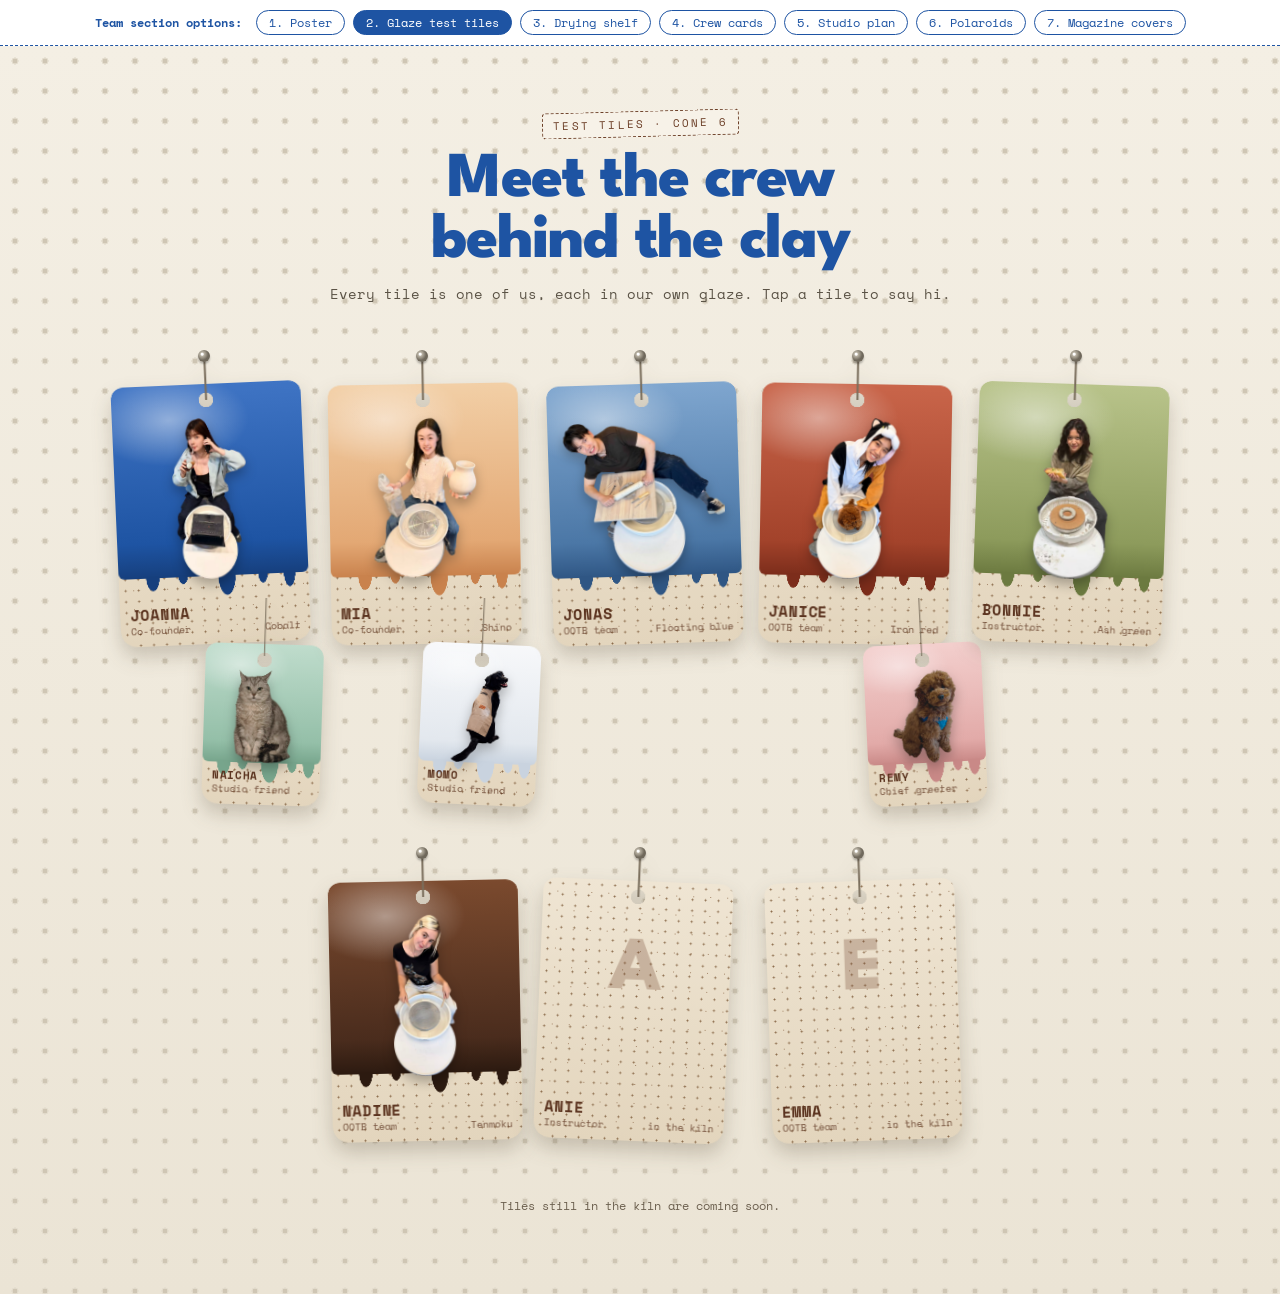
==== v2-tiles.html @ c95ded03 "Team section design options" ====
<!doctype html>
<html lang="en">
<head>
<meta charset="utf-8">
<meta name="viewport" content="width=device-width, initial-scale=1">
<title>Meet the Team, Option 2: Glaze test tiles | OOTB Pottery</title>
<meta name="robots" content="noindex, nofollow">
<link rel="preconnect" href="https://fonts.googleapis.com">
<link href="https://fonts.googleapis.com/css2?family=League+Spartan:wght@500;800&family=Space+Mono:wght@400;700&display=swap" rel="stylesheet">
<link rel="stylesheet" href="shared.css">
<style>
body{margin:0;background:#fff;color:#121212;font-family:"Space Mono",ui-monospace,monospace}

/* ===== Section: studio pegboard wall with glaze test tiles ===== */
.tiles-sec{--blue:#1E54A3;padding:64px 16px 80px;
  background:
    radial-gradient(circle,#cfc6b4 0 2.2px,#e3dccd 2.6px 3.4px,transparent 3.8px) 0 0/30px 30px,
    linear-gradient(180deg,#f4efe4,#ebe4d5);
  overflow:hidden}
.tiles-head{text-align:center;max-width:640px;margin:0 auto 46px}
.tiles-head .kicker{display:inline-block;font-size:11px;letter-spacing:.2em;text-transform:uppercase;color:#6b3e26;border:1.5px dashed #6b3e26;border-radius:4px;padding:4px 10px;transform:rotate(-1.5deg);background:#f7f2e8}
.tiles-head h2{margin:14px 0 10px;font-family:"League Spartan",sans-serif;font-weight:800;font-size:clamp(34px,7vw,64px);line-height:.95;letter-spacing:-.02em;color:var(--blue)}
.tiles-head p{margin:0;font-size:14px;color:#5b5346}

.tiles{list-style:none;margin:0 auto;padding:0;max-width:1120px;display:flex;flex-wrap:wrap;justify-content:center;gap:54px 28px}
.tiles li{position:relative;padding-top:34px;width:190px}
/* nail + string */
.tiles li::before{content:"";position:absolute;left:50%;top:0;width:12px;height:12px;margin-left:-6px;border-radius:50%;
  background:radial-gradient(circle at 35% 35%,#fff 0 1px,#b9b2a3 2px,#6f685b 6px);box-shadow:0 2px 2px rgba(0,0,0,.25);z-index:2}
.tile{all:unset;box-sizing:border-box;position:relative;display:block;width:100%;aspect-ratio:3/4.1;cursor:pointer;
  transform-origin:50% -28px;transform:rotate(var(--tilt));transition:transform .35s cubic-bezier(.3,1.6,.5,1),filter .3s;
  filter:drop-shadow(0 10px 10px rgba(60,45,25,.22))}
.tile::before{content:"";position:absolute;left:50%;top:-28px;width:1.5px;height:44px;background:#7a6e5c;transform:translateX(-50%);z-index:1}
.tile .body{position:absolute;inset:0;border-radius:12px 12px 16px 16px;overflow:hidden;
  /* raw speckled stoneware */
  background:
    radial-gradient(circle,#8b6b4a 0 .8px,transparent 1.2px) 0 0/13px 11px,
    radial-gradient(circle,#a5876a 0 .6px,transparent 1px) 6px 4px/17px 19px,
    linear-gradient(#efe5d3,#e3d5bd);
  -webkit-mask:radial-gradient(circle at 50% 16px,transparent 7px,#000 7.5px);mask:radial-gradient(circle at 50% 16px,transparent 7px,#000 7.5px)}
/* the glaze: pools darker at the bottom, glossy highlight up top, drips over the raw clay */
.tile .glaze{position:absolute;left:0;right:0;top:0;height:74%;
  background:
    radial-gradient(70% 40% at 30% 18%,rgba(255,255,255,.45),transparent 60%),
    linear-gradient(180deg,var(--g1),var(--g2) 82%,var(--g3));
  border-radius:0 0 6px 6px}
.tile .glaze::after{content:"";position:absolute;left:0;right:0;top:calc(100% - 2px);height:26px;
  background:
    radial-gradient(7px 15px at 18% 0,var(--g3) 96%,transparent),
    radial-gradient(5px 9px at 34% 0,var(--g3) 96%,transparent),
    radial-gradient(9px 22px at 57% 0,var(--g3) 96%,transparent),
    radial-gradient(5px 11px at 76% 0,var(--g3) 96%,transparent),
    radial-gradient(6px 16px at 90% 0,var(--g3) 96%,transparent)}
.tile img{position:absolute;left:8%;right:8%;top:13%;width:84%;height:62%;object-fit:contain;
  filter:drop-shadow(0 6px 6px rgba(0,0,0,.28));transition:transform .35s}
.tile .ini{position:absolute;left:0;right:0;top:20%;text-align:center;font:800 76px/1 "League Spartan",sans-serif;color:rgba(107,62,38,.28)}
/* written in underglaze pencil on the raw clay */
.tile .label{position:absolute;left:10px;right:10px;bottom:9px;color:#5a321e;line-height:1.15}
.tile .label b{display:block;font:700 15px "Space Mono",monospace;letter-spacing:.06em;text-transform:uppercase}
.tile .label small{display:flex;justify-content:space-between;font-size:10px;opacity:.8}
.tile:hover,.tile:focus-visible{animation:swing .9s ease-out;filter:drop-shadow(0 18px 16px rgba(30,84,163,.28))}
.tile:hover img,.tile:focus-visible img{transform:scale(1.06) translateY(-3px)}
.tile:focus-visible .body{outline:3px solid var(--blue);outline-offset:3px}
@keyframes swing{0%{transform:rotate(var(--tilt))}25%{transform:rotate(calc(var(--tilt) + 5deg))}50%{transform:rotate(calc(var(--tilt) - 3deg))}75%{transform:rotate(calc(var(--tilt) + 1.5deg))}100%{transform:rotate(var(--tilt))}}
/* not glazed yet: bisque tile */
.tile.bisque .glaze{display:none}
/* pet tile, hanging off the bottom of its person's tile */
.tiles li.has-pet{margin-bottom:150px}
.tile.mini{position:absolute;right:-26px;top:calc(34px + 100% * 0);width:62%;margin-top:0}
.tiles li.has-pet .tile.mini{top:auto;bottom:-162px}
.tile.mini::before{top:-46px;height:58px}
.tile.mini .label b{font-size:11px}.tile.mini .label small span:last-child{display:none}
.tile.mini img{top:16%;height:58%}
.tiles-foot{text-align:center;margin:56px 0 0;font-size:12px;color:#6b5f4e}
@media (max-width:520px){.tiles{gap:44px 18px}.tiles li{width:calc(50% - 9px)}.tile.mini{right:8%;width:70%}.tiles li.has-pet .tile.mini{bottom:-150px}.tiles li.has-pet{margin-bottom:140px}.tile .label small span:last-child{display:none}.tiles-head{margin-bottom:30px}.tile .label b{font-size:13px}}
</style>
</head>
<body>

<section class="tiles-sec" aria-label="Meet the OOTB team">
  <header class="tiles-head">
    <span class="kicker">Test tiles · cone 6</span>
    <h2>Meet the crew<br>behind the clay</h2>
    <p>Every tile is one of us, each in our own glaze. Tap a tile to say hi.</p>
  </header>
  <ul class="tiles" id="tiles"></ul>
  <p class="tiles-foot">Tiles still in the kiln are coming soon.</p>
</section>

<script src="team.js"></script>
<script>
versionNav('v2-tiles.html');
/* glaze name, top colour, pooled colour, drip edge */
const GLAZES = [
  ["Cobalt", "#3f74c4", "#1E54A3", "#163f7d"],
  ["Celadon", "#bfdccc", "#94bfa8", "#77a58c"],
  ["Shino", "#f2cfa6", "#e3a874", "#c9824d"],
  ["Chun white", "#f7f8fa", "#e3e8ee", "#c9d3df"],
  ["Floating blue", "#7fa6cf", "#4b77a6", "#2f5684"],
  ["Iron red", "#c9654a", "#a3432b", "#7c2d1b"],
  ["Satin pink", "#f3cfcd", "#e2aaa8", "#c98987"],
  ["Ash green", "#b8c38a", "#8d9b5c", "#6c7a40"],
  ["Tenmoku", "#7b4a2e", "#4a2c1d", "#2c1a10"],
  ["Honey", "#ecbf66", "#d69a3c", "#b07726"],
  ["Oatmeal", "#efe6d4", "#d9ccb4", "#bcae92"],
];
const tilt = i => [-2.5, 1.8, -1, 2.6, -1.8, 1, -2.8, 2, -1.2, 2.4, -2][i % 11] + 'deg';
const glazeOf = i => GLAZES[i % GLAZES.length];
const open = teamPopup({
  photoBg: (m, i) => m.hd ? `radial-gradient(70% 50% at 30% 20%,rgba(255,255,255,.45),transparent 60%),linear-gradient(180deg,${glazeOf(i)[1]},${glazeOf(i)[2]} 80%,${glazeOf(i)[3]})` : '#e3d5bd',
});
const ul = document.getElementById('tiles');
const tile = (m, cls = '') => {
  const i = idx(m), [gname, g1, g2, g3] = glazeOf(i);
  const b = document.createElement('button');
  b.className = `tile${m.hd ? '' : ' bisque'}${cls}`; b.type = 'button'; b.setAttribute('aria-label', `Meet ${m.name}, ${m.role}`);
  b.style.cssText = `--tilt:${tilt(i)};--g1:${g1};--g2:${g2};--g3:${g3}`;
  b.innerHTML = `<span class="body"><span class="glaze"></span>
      ${m.hd ? `<img src="${photo(m)}" alt="" loading="lazy">` : `<span class="ini">${m.name[0]}</span>`}
      <span class="label"><b>${m.name}</b><small><span>${m.role}</span><span>${m.hd ? gname : 'in the kiln'}</span></small></span></span>`;
  b.onclick = e => { e.stopPropagation(); open(i, b); };
  return b;
};
/* each person's tile, with their pet on a little tile hanging underneath */
people().forEach(m => {
  const li = document.createElement('li');
  li.appendChild(tile(m));
  petsOf(m).forEach(p => { li.classList.add('has-pet'); li.appendChild(tile(p, ' mini')); });
  ul.appendChild(li);
});
</script>
</body>
</html>
---- shared.css ----
/* Shared by v2, v3, v4: version switcher and the popup */
.vnav{display:flex;flex-wrap:wrap;gap:6px 8px;align-items:center;justify-content:center;padding:10px 16px;background:#fff;border-bottom:1px dashed #1E54A3;
  font:12px "Space Mono",ui-monospace,monospace;color:#1E54A3;position:relative;z-index:5}
.vnav b{margin-right:6px}
.vnav a{color:#1E54A3;text-decoration:none;border:1.5px solid #1E54A3;border-radius:20px;padding:3px 12px}
.vnav a[aria-current],.vnav a:hover{background:#1E54A3;color:#fff}

.tm-pop{--blue:#1E54A3;position:fixed;inset:0;z-index:50;display:none;place-items:center;padding:16px;background:rgba(18,18,18,.55);font-family:"Space Mono",ui-monospace,monospace;color:#121212}
.tm-pop.open{display:grid;animation:tm-fade .2s}
.tm-card{position:relative;width:min(960px,100%);max-height:calc(100vh - 32px);overflow:auto;background:#fff;border-radius:22px;
  display:grid;grid-template-columns:1fr 1fr;box-shadow:0 30px 80px rgba(0,0,0,.35);animation:tm-rise .25s}
.tm-card .photo{position:relative;min-height:440px;display:grid;place-items:center;overflow:hidden;background-size:cover!important;background-position:center!important}
.tm-card .photo img{position:absolute;inset:7%;width:86%;height:86%;object-fit:contain;filter:drop-shadow(0 10px 14px rgba(18,18,18,.25))}
.tm-card .photo .ini{font-family:"League Spartan",sans-serif;font-weight:800;font-size:120px;color:#fff;text-shadow:0 4px 0 rgba(0,0,0,.12)}
.tm-card .body{padding:36px 34px;display:flex;flex-direction:column}
.tm-card .role{font-size:12px;text-transform:uppercase;letter-spacing:.12em;color:var(--blue);margin:0 0 4px}
.tm-card h3{margin:0 0 14px;font-family:"League Spartan",sans-serif;font-weight:800;font-size:42px;letter-spacing:-.01em}
.tm-card .tags{display:flex;flex-wrap:wrap;gap:8px;margin:0 0 18px;padding:0;list-style:none}
.tm-card .tags li{font-size:12px;border:1.5px solid var(--blue);color:var(--blue);border-radius:20px;padding:3px 10px}
.tm-card .bio{margin:0;font-size:15px;line-height:1.7}
.tm-card .nav{margin-top:auto;padding-top:24px;display:flex;justify-content:space-between;gap:10px}
.tm-card .nav button,.tm-card .x{font:inherit;cursor:pointer;border:1.5px solid var(--blue);color:var(--blue);background:#fff;border-radius:30px;padding:8px 16px}
.tm-card .nav button:hover{background:var(--blue);color:#fff}
.tm-card .x{position:absolute;top:12px;right:12px;width:40px;height:40px;padding:0;font-size:20px;line-height:1;z-index:1}
@keyframes tm-fade{from{opacity:0}}
@keyframes tm-rise{from{transform:translateY(20px);opacity:0}}
@media (max-width:760px){
  .tm-card{grid-template-columns:1fr}
  .tm-card .photo{min-height:0;height:320px}
  .tm-card .body{padding:24px 20px}
  .tm-card h3{font-size:32px}
}
@media (prefers-reduced-motion:reduce){*{animation:none!important;transition:none!important}}
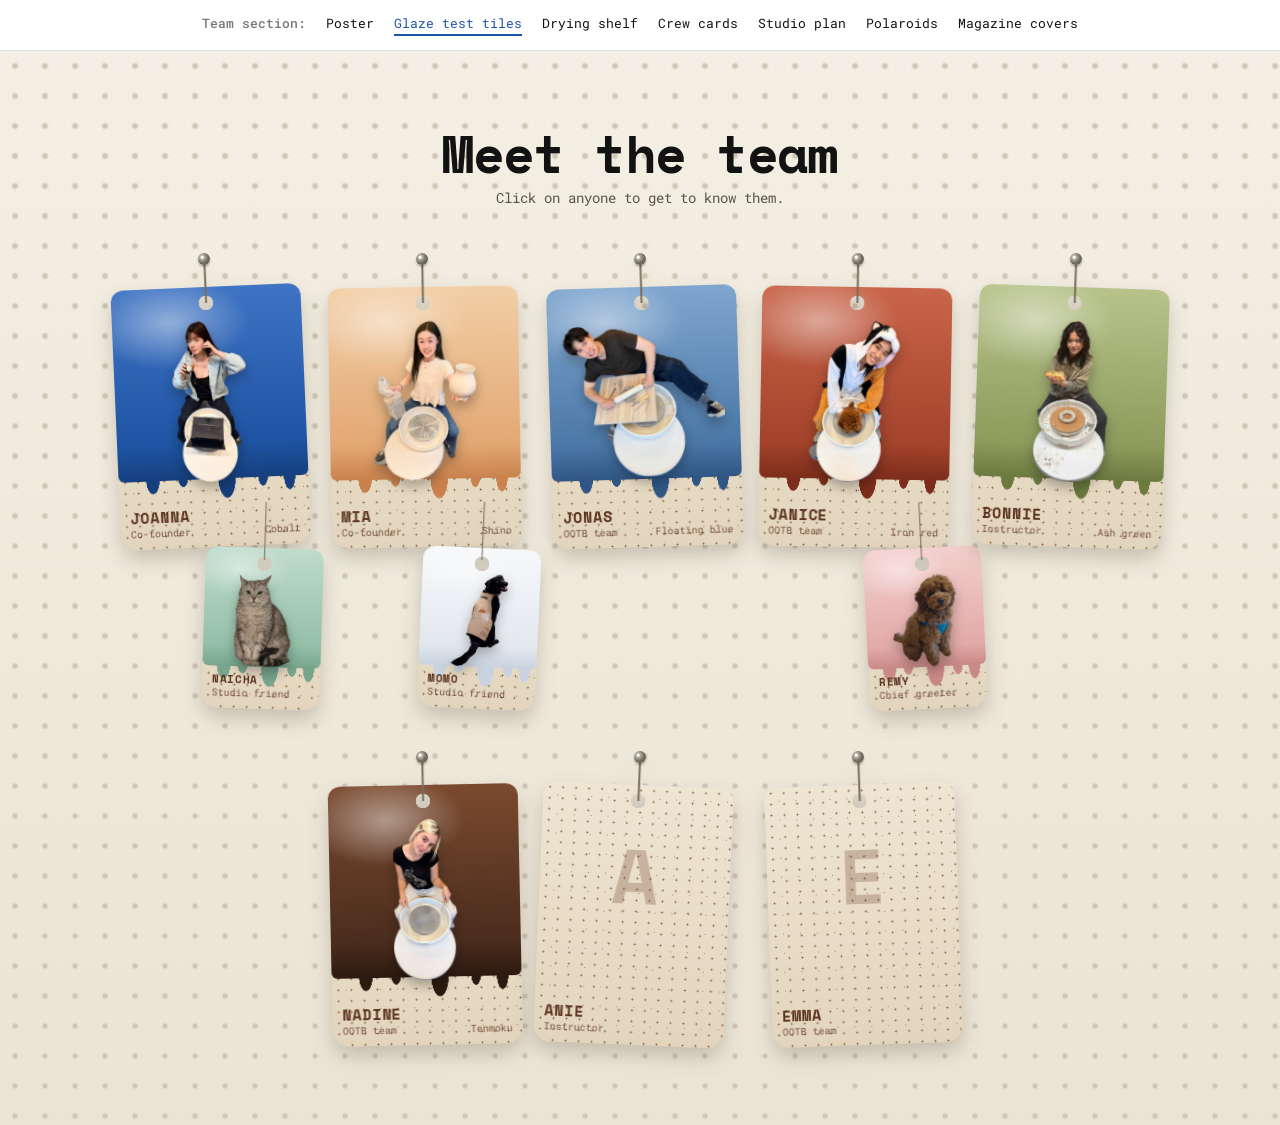
==== commit bead5d33: "Match OOTB fonts and copy" ====
--- a/v2-tiles.html
+++ b/v2-tiles.html
@@ -6,10 +6,10 @@
 <title>Meet the Team, Option 2: Glaze test tiles | OOTB Pottery</title>
 <meta name="robots" content="noindex, nofollow">
 <link rel="preconnect" href="https://fonts.googleapis.com">
-<link href="https://fonts.googleapis.com/css2?family=League+Spartan:wght@500;800&family=Space+Mono:wght@400;700&display=swap" rel="stylesheet">
+<link href="https://fonts.googleapis.com/css2?family=League+Spartan:wght@500;800&family=Space+Mono:wght@400;700&family=Roboto+Mono:wght@400;500&display=swap" rel="stylesheet">
 <link rel="stylesheet" href="shared.css">
 <style>
-body{margin:0;background:#fff;color:#121212;font-family:"Space Mono",ui-monospace,monospace}
+body{margin:0;background:#fff;color:#121212;font-family:"Roboto Mono",ui-monospace,monospace}
 
 /* ===== Section: studio pegboard wall with glaze test tiles ===== */
 .tiles-sec{--blue:#1E54A3;padding:64px 16px 80px;
@@ -19,7 +19,7 @@
   overflow:hidden}
 .tiles-head{text-align:center;max-width:640px;margin:0 auto 46px}
 .tiles-head .kicker{display:inline-block;font-size:11px;letter-spacing:.2em;text-transform:uppercase;color:#6b3e26;border:1.5px dashed #6b3e26;border-radius:4px;padding:4px 10px;transform:rotate(-1.5deg);background:#f7f2e8}
-.tiles-head h2{margin:14px 0 10px;font-family:"League Spartan",sans-serif;font-weight:800;font-size:clamp(34px,7vw,64px);line-height:.95;letter-spacing:-.02em;color:var(--blue)}
+.tiles-head h2{margin:14px 0 10px;font-family:"Space Mono",monospace;font-weight:800;font-size:clamp(34px,7vw,64px);line-height:.95;letter-spacing:-.02em;color:var(--blue)}
 .tiles-head p{margin:0;font-size:14px;color:#5b5346}
 
 .tiles{list-style:none;margin:0 auto;padding:0;max-width:1120px;display:flex;flex-wrap:wrap;justify-content:center;gap:54px 28px}
@@ -53,7 +53,7 @@
     radial-gradient(6px 16px at 90% 0,var(--g3) 96%,transparent)}
 .tile img{position:absolute;left:8%;right:8%;top:13%;width:84%;height:62%;object-fit:contain;
   filter:drop-shadow(0 6px 6px rgba(0,0,0,.28));transition:transform .35s}
-.tile .ini{position:absolute;left:0;right:0;top:20%;text-align:center;font:800 76px/1 "League Spartan",sans-serif;color:rgba(107,62,38,.28)}
+.tile .ini{position:absolute;left:0;right:0;top:20%;text-align:center;font:800 76px/1 "Space Mono",monospace;color:rgba(107,62,38,.28)}
 /* written in underglaze pencil on the raw clay */
 .tile .label{position:absolute;left:10px;right:10px;bottom:9px;color:#5a321e;line-height:1.15}
 .tile .label b{display:block;font:700 15px "Space Mono",monospace;letter-spacing:.06em;text-transform:uppercase}
@@ -73,18 +73,17 @@
 .tile.mini img{top:16%;height:58%}
 .tiles-foot{text-align:center;margin:56px 0 0;font-size:12px;color:#6b5f4e}
 @media (max-width:520px){.tiles{gap:44px 18px}.tiles li{width:calc(50% - 9px)}.tile.mini{right:8%;width:70%}.tiles li.has-pet .tile.mini{bottom:-150px}.tiles li.has-pet{margin-bottom:140px}.tile .label small span:last-child{display:none}.tiles-head{margin-bottom:30px}.tile .label b{font-size:13px}}
+.tiles-head h2{font-family:"Space Mono",monospace;font-weight:700;letter-spacing:-.03em;text-transform:none;font-size:clamp(32px,6vw,52px);color:#121212}
 </style>
 </head>
 <body>
 
 <section class="tiles-sec" aria-label="Meet the OOTB team">
   <header class="tiles-head">
-    <span class="kicker">Test tiles · cone 6</span>
-    <h2>Meet the crew<br>behind the clay</h2>
-    <p>Every tile is one of us, each in our own glaze. Tap a tile to say hi.</p>
+    <h2>Meet the team</h2>
+    <p>Click on anyone to get to know them.</p>
   </header>
   <ul class="tiles" id="tiles"></ul>
-  <p class="tiles-foot">Tiles still in the kiln are coming soon.</p>
 </section>
 
 <script src="team.js"></script>
@@ -117,7 +116,7 @@
   b.style.cssText = `--tilt:${tilt(i)};--g1:${g1};--g2:${g2};--g3:${g3}`;
   b.innerHTML = `<span class="body"><span class="glaze"></span>
       ${m.hd ? `<img src="${photo(m)}" alt="" loading="lazy">` : `<span class="ini">${m.name[0]}</span>`}
-      <span class="label"><b>${m.name}</b><small><span>${m.role}</span><span>${m.hd ? gname : 'in the kiln'}</span></small></span></span>`;
+      <span class="label"><b>${m.name}</b><small><span>${m.role}</span><span>${m.hd ? gname : ''}</span></small></span></span>`;
   b.onclick = e => { e.stopPropagation(); open(i, b); };
   return b;
 };
--- a/shared.css
+++ b/shared.css
@@ -1,27 +1,28 @@
 /* Shared by v2, v3, v4: version switcher and the popup */
-.vnav{display:flex;flex-wrap:wrap;gap:6px 8px;align-items:center;justify-content:center;padding:10px 16px;background:#fff;border-bottom:1px dashed #1E54A3;
-  font:12px "Space Mono",ui-monospace,monospace;color:#1E54A3;position:relative;z-index:5}
-.vnav b{margin-right:6px}
-.vnav a{color:#1E54A3;text-decoration:none;border:1.5px solid #1E54A3;border-radius:20px;padding:3px 12px}
-.vnav a[aria-current],.vnav a:hover{background:#1E54A3;color:#fff}
+.vnav{display:flex;flex-wrap:wrap;gap:6px 20px;align-items:baseline;justify-content:center;padding:14px 16px;background:#fff;border-bottom:1px solid #e4e4e4;
+  font:13px "Roboto Mono",ui-monospace,monospace;color:#121212;position:relative;z-index:5}
+.vnav b{font-weight:500;color:#777}
+.vnav a{color:#121212;text-decoration:none;padding-bottom:2px;border-bottom:2px solid transparent}
+.vnav a:hover{color:#1E54A3}
+.vnav a[aria-current]{color:#1E54A3;border-bottom-color:#1E54A3}
 
-.tm-pop{--blue:#1E54A3;position:fixed;inset:0;z-index:50;display:none;place-items:center;padding:16px;background:rgba(18,18,18,.55);font-family:"Space Mono",ui-monospace,monospace;color:#121212}
+.tm-pop{--blue:#1E54A3;position:fixed;inset:0;z-index:50;display:none;place-items:center;padding:16px;background:rgba(18,18,18,.55);font-family:"Roboto Mono",ui-monospace,monospace;color:#121212}
 .tm-pop.open{display:grid;animation:tm-fade .2s}
 .tm-card{position:relative;width:min(960px,100%);max-height:calc(100vh - 32px);overflow:auto;background:#fff;border-radius:22px;
   display:grid;grid-template-columns:1fr 1fr;box-shadow:0 30px 80px rgba(0,0,0,.35);animation:tm-rise .25s}
 .tm-card .photo{position:relative;min-height:440px;display:grid;place-items:center;overflow:hidden;background-size:cover!important;background-position:center!important}
 .tm-card .photo img{position:absolute;inset:7%;width:86%;height:86%;object-fit:contain;filter:drop-shadow(0 10px 14px rgba(18,18,18,.25))}
-.tm-card .photo .ini{font-family:"League Spartan",sans-serif;font-weight:800;font-size:120px;color:#fff;text-shadow:0 4px 0 rgba(0,0,0,.12)}
+.tm-card .photo .ini{font-family:"Space Mono",monospace;font-weight:700;font-size:120px;color:#fff;text-shadow:0 4px 0 rgba(0,0,0,.12)}
 .tm-card .body{padding:36px 34px;display:flex;flex-direction:column}
 .tm-card .role{font-size:12px;text-transform:uppercase;letter-spacing:.12em;color:var(--blue);margin:0 0 4px}
-.tm-card h3{margin:0 0 14px;font-family:"League Spartan",sans-serif;font-weight:800;font-size:42px;letter-spacing:-.01em}
-.tm-card .tags{display:flex;flex-wrap:wrap;gap:8px;margin:0 0 18px;padding:0;list-style:none}
-.tm-card .tags li{font-size:12px;border:1.5px solid var(--blue);color:var(--blue);border-radius:20px;padding:3px 10px}
+.tm-card h3{margin:0 0 12px;font-family:"Space Mono",monospace;font-weight:700;font-size:38px;letter-spacing:-.03em}
+.tm-card .tags{display:flex;flex-wrap:wrap;gap:4px 0;margin:0 0 18px;padding:0;list-style:none;font-size:13px;color:var(--blue)}
+.tm-card .tags li+li::before{content:"/";margin:0 10px;color:#b5b5b5}
 .tm-card .bio{margin:0;font-size:15px;line-height:1.7}
 .tm-card .nav{margin-top:auto;padding-top:24px;display:flex;justify-content:space-between;gap:10px}
-.tm-card .nav button,.tm-card .x{font:inherit;cursor:pointer;border:1.5px solid var(--blue);color:var(--blue);background:#fff;border-radius:30px;padding:8px 16px}
-.tm-card .nav button:hover{background:var(--blue);color:#fff}
-.tm-card .x{position:absolute;top:12px;right:12px;width:40px;height:40px;padding:0;font-size:20px;line-height:1;z-index:1}
+.tm-card .nav button,.tm-card .x{font:inherit;font-size:14px;cursor:pointer;border:0;color:#121212;background:none;padding:6px 0}
+.tm-card .nav button:hover{color:var(--blue);text-decoration:underline;text-underline-offset:4px}
+.tm-card .x{position:absolute;top:12px;right:14px;width:40px;height:40px;padding:0;font-size:26px;line-height:1;z-index:1}
 @keyframes tm-fade{from{opacity:0}}
 @keyframes tm-rise{from{transform:translateY(20px);opacity:0}}
 @media (max-width:760px){
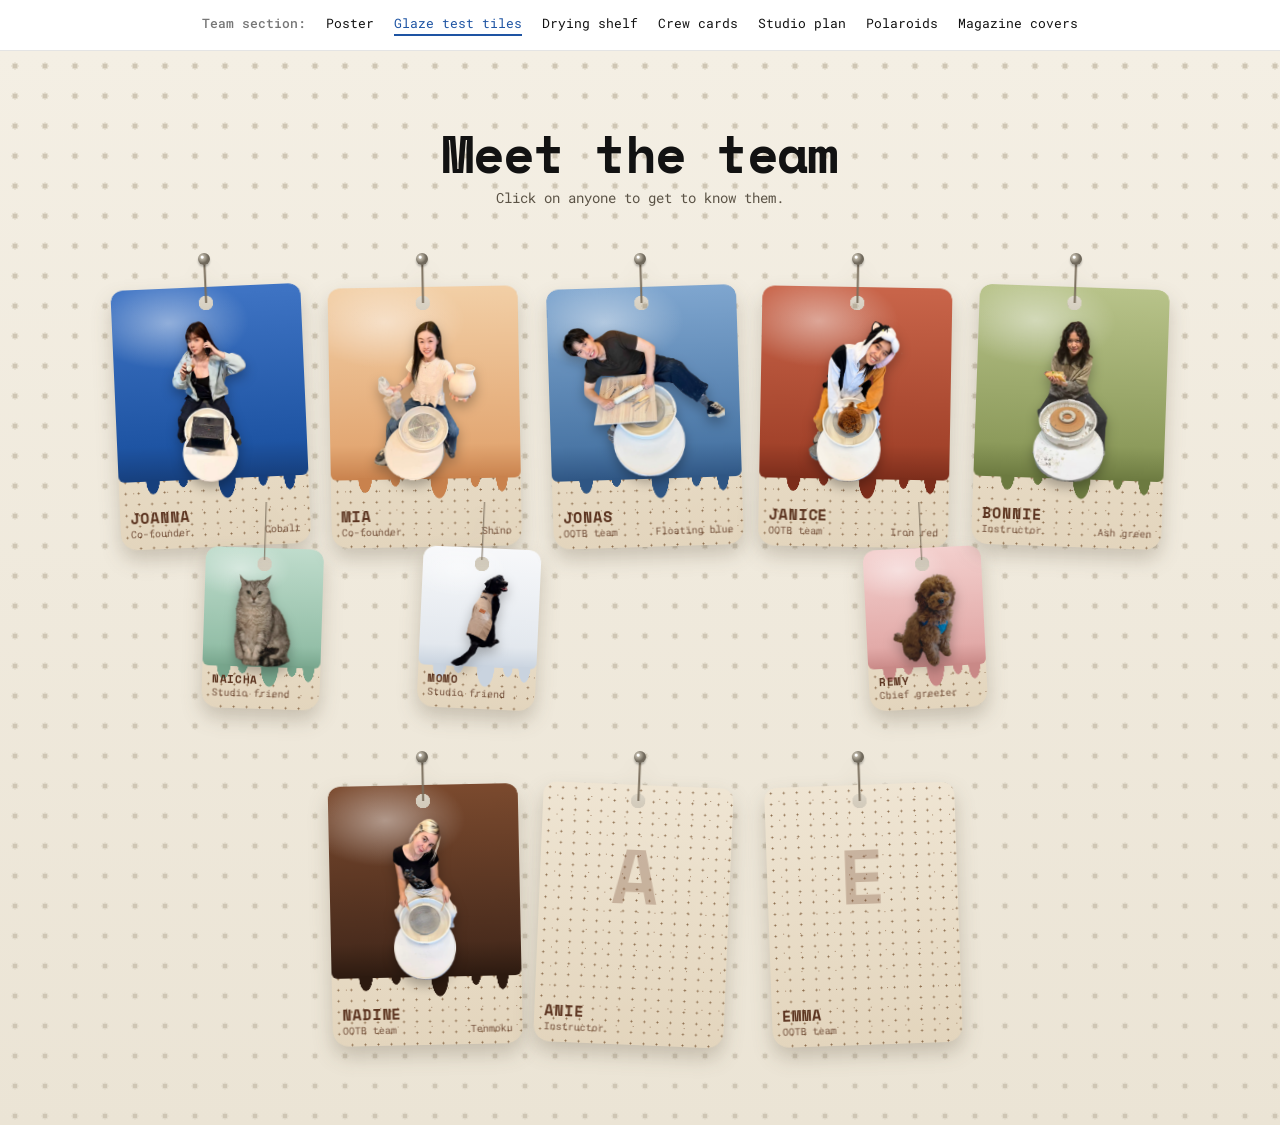
==== commit 5876f0d9: "Lighter images for faster loading" ====
--- a/v2-tiles.html
+++ b/v2-tiles.html
@@ -115,7 +115,7 @@
   b.className = `tile${m.hd ? '' : ' bisque'}${cls}`; b.type = 'button'; b.setAttribute('aria-label', `Meet ${m.name}, ${m.role}`);
   b.style.cssText = `--tilt:${tilt(i)};--g1:${g1};--g2:${g2};--g3:${g3}`;
   b.innerHTML = `<span class="body"><span class="glaze"></span>
-      ${m.hd ? `<img src="${photo(m)}" alt="" loading="lazy">` : `<span class="ini">${m.name[0]}</span>`}
+      ${m.hd ? `<img src="${thumb(m)}" alt="" loading="lazy">` : `<span class="ini">${m.name[0]}</span>`}
       <span class="label"><b>${m.name}</b><small><span>${m.role}</span><span>${m.hd ? gname : ''}</span></small></span></span>`;
   b.onclick = e => { e.stopPropagation(); open(i, b); };
   return b;
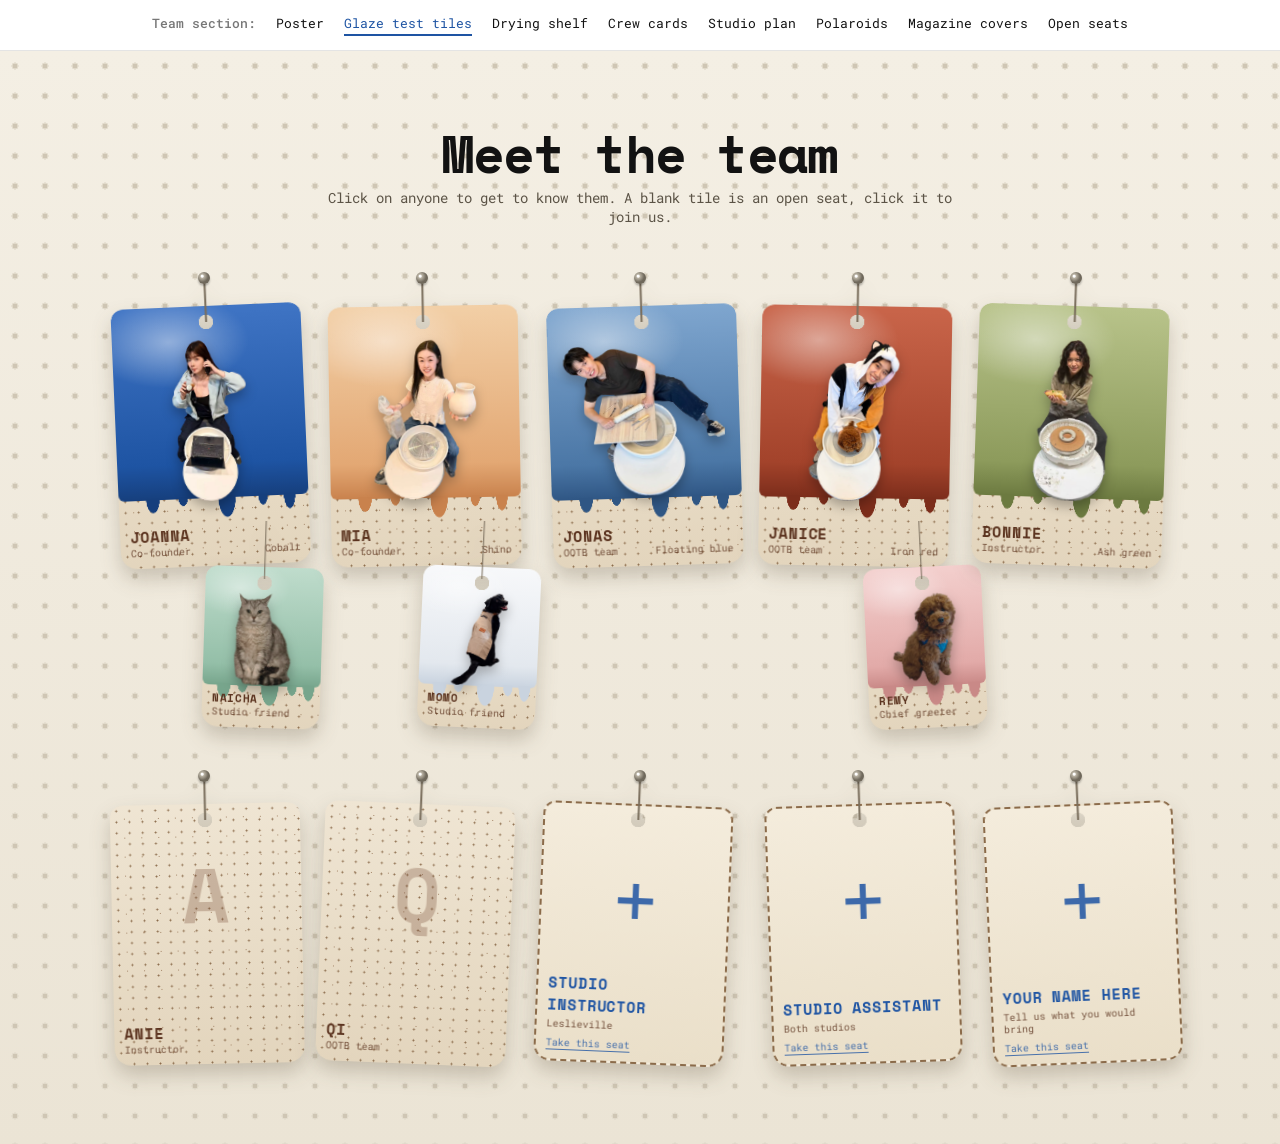
==== commit 2f1f88cf: "Open seats in every option, team updated (Nadine and Emma out, Qi in)" ====
--- a/v2-tiles.html
+++ b/v2-tiles.html
@@ -64,6 +64,13 @@
 @keyframes swing{0%{transform:rotate(var(--tilt))}25%{transform:rotate(calc(var(--tilt) + 5deg))}50%{transform:rotate(calc(var(--tilt) - 3deg))}75%{transform:rotate(calc(var(--tilt) + 1.5deg))}100%{transform:rotate(var(--tilt))}}
 /* not glazed yet: bisque tile */
 .tile.bisque .glaze{display:none}
+/* open seats: an unglazed tile with a pencil outline, waiting for a name */
+.tile.openseat .body{border:2px dashed #8b6b4a;background:linear-gradient(#f4ecdc,#eadfc9)}
+.tile.openseat .plus{position:absolute;left:0;right:0;top:20%;text-align:center;font:400 84px/1 "Space Mono",monospace;color:var(--blue);opacity:.85}
+.tile.openseat .label b{color:var(--blue)}
+.tile.openseat .label small{display:block;margin-top:3px}
+.tile.openseat .label .cta{display:inline-block;margin-top:5px;font-size:10px;border-bottom:1px solid var(--blue);color:var(--blue);opacity:1}
+.tile.openseat:hover .plus,.tile.openseat:focus-visible .plus{opacity:1}
 /* pet tile, hanging off the bottom of its person's tile */
 .tiles li.has-pet{margin-bottom:150px}
 .tile.mini{position:absolute;right:-26px;top:calc(34px + 100% * 0);width:62%;margin-top:0}
@@ -81,7 +88,7 @@
 <section class="tiles-sec" aria-label="Meet the OOTB team">
   <header class="tiles-head">
     <h2>Meet the team</h2>
-    <p>Click on anyone to get to know them.</p>
+    <p>Click on anyone to get to know them. A blank tile is an open seat, click it to join us.</p>
   </header>
   <ul class="tiles" id="tiles"></ul>
 </section>
@@ -127,6 +134,19 @@
   petsOf(m).forEach(p => { li.classList.add('has-pet'); li.appendChild(tile(p, ' mini')); });
   ul.appendChild(li);
 });
+
+/* open seats: blank tiles, click to ask to join */
+const joinSeat = joinDialog();
+OPEN_SEATS.forEach((seat, k) => {
+  const li = document.createElement('li');
+  const b = document.createElement('button');
+  b.className = 'tile bisque openseat'; b.type = 'button'; b.setAttribute('aria-label', `Open seat: ${seat.role}`);
+  b.style.cssText = `--tilt:${tilt(20 + k)}`;
+  b.innerHTML = `<span class="body"><span class="plus">+</span>
+      <span class="label"><b>${seat.role}</b><small><span>${seat.where}</span></small><small><span class="cta">Take this seat</span></small></span></span>`;
+  b.onclick = e => { e.stopPropagation(); joinSeat(k, b); };
+  li.appendChild(b); ul.appendChild(li);
+});
 </script>
 </body>
 </html>
--- a/shared.css
+++ b/shared.css
@@ -32,3 +32,22 @@
   .tm-card h3{font-size:32px}
 }
 @media (prefers-reduced-motion:reduce){*{animation:none!important;transition:none!important}}
+
+/* "Take a seat" dialog, shared by every version */
+.join{position:fixed;inset:0;z-index:60;display:none;place-items:center;padding:16px;background:rgba(10,24,48,.72);font-family:"Roboto Mono",ui-monospace,monospace;color:#121212}
+.join.open{display:grid;animation:tm-fade .2s}
+.jcard{position:relative;width:min(520px,100%);max-height:calc(100vh - 32px);overflow:auto;background:#fff;border-radius:20px;padding:32px 30px 26px;box-shadow:0 30px 80px rgba(0,0,0,.4);animation:tm-rise .25s}
+.jcard .role{font-size:12px;text-transform:uppercase;letter-spacing:.14em;color:#1E54A3;margin:0 0 4px}
+.jcard h3{margin:0 0 8px;font:700 30px/1.05 "Space Mono",monospace;letter-spacing:-.03em}
+.jcard .lede{margin:0 0 18px;font-size:14px;line-height:1.6;color:#444}
+.jcard label{display:block;margin:0 0 12px;font-size:12px;color:#555}
+.jcard input,.jcard textarea,.jcard select{display:block;width:100%;box-sizing:border-box;margin-top:4px;font:inherit;font-size:14px;color:#121212;padding:10px 12px;border:1.5px solid #cfd6e2;border-radius:10px;background:#fff}
+.jcard textarea{min-height:90px;resize:vertical}
+.jcard input:focus,.jcard textarea:focus,.jcard select:focus{outline:2px solid #1E54A3;border-color:#1E54A3}
+.jcard .go{margin-top:6px;width:100%;font:inherit;font-weight:500;font-size:15px;cursor:pointer;border:0;border-radius:30px;padding:12px;background:#1E54A3;color:#fff}
+.jcard .go:hover{background:#163f7d}
+.jcard .x{position:absolute;top:10px;right:12px;width:40px;height:40px;font-size:26px;line-height:1;border:0;background:none;cursor:pointer;color:#121212}
+.jcard .fine{margin:12px 0 0;font-size:11px;color:#777;line-height:1.5}
+.jcard .done{display:none;text-align:center;padding:24px 0 8px}
+.jcard .done b{display:block;font:700 26px "Space Mono",monospace;margin-bottom:8px}
+.jcard.sent form{display:none}.jcard.sent .done{display:block}
